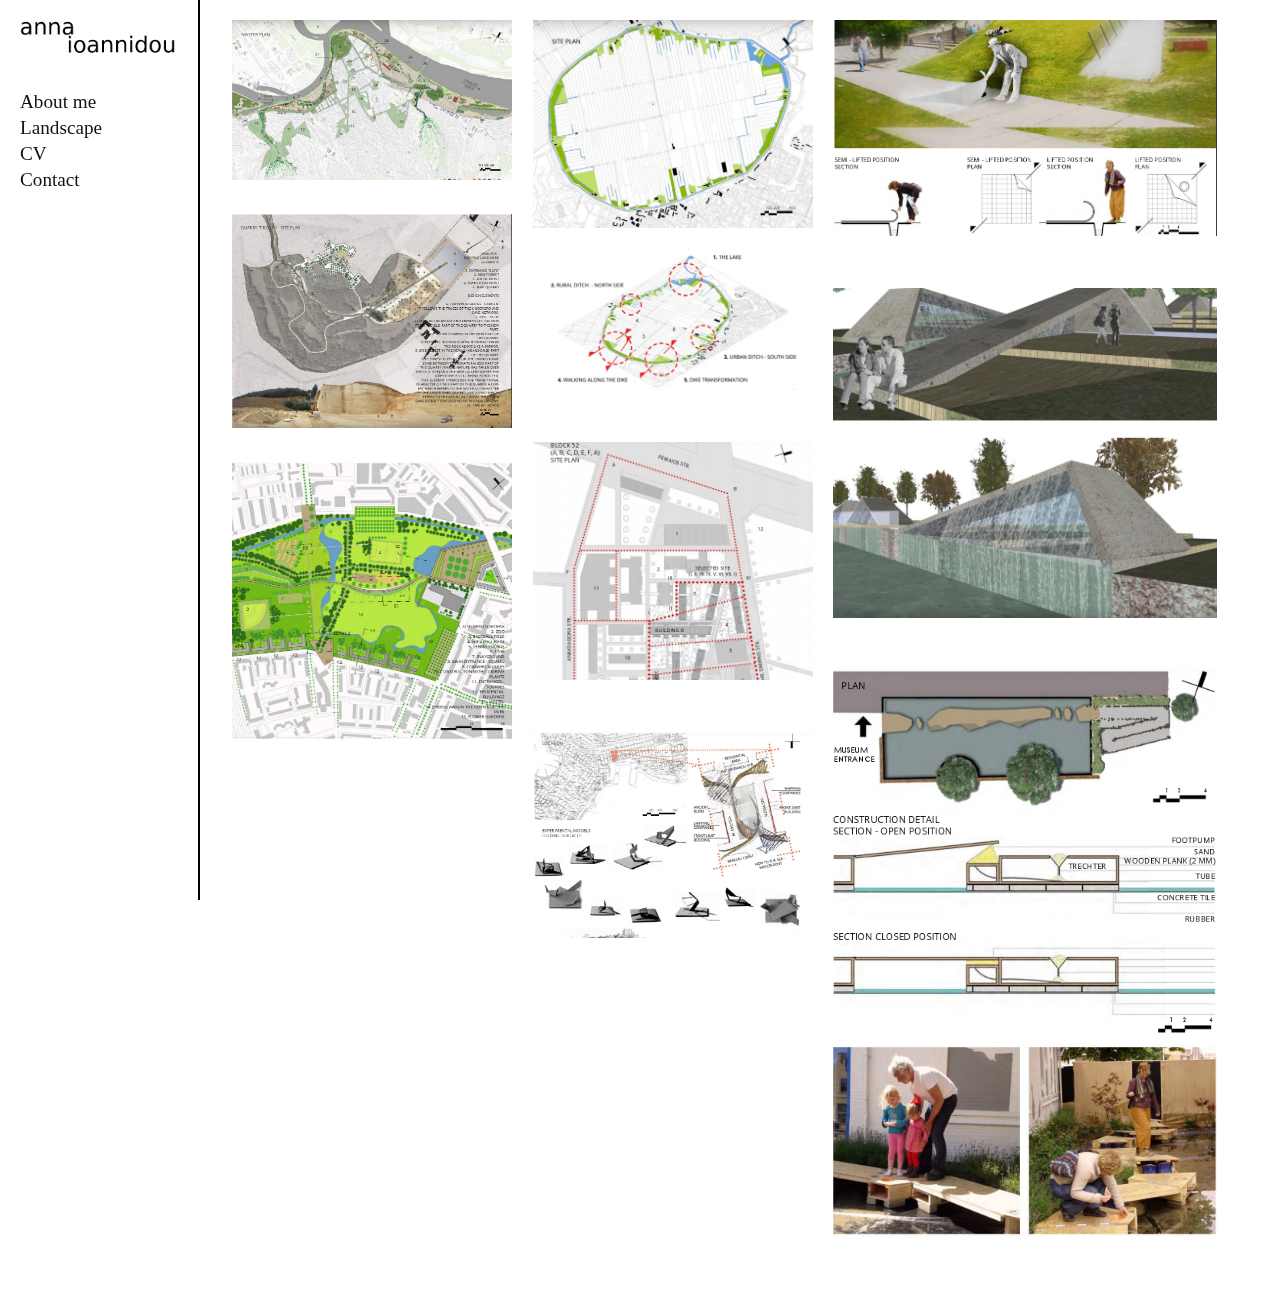
==== index.html @ 6e590f69 "add the first projects" ====
<!DOCTYPE html>
<html>
<head>
	<link rel="stylesheet" type="text/css" href="style.css">
	<meta charset=utf-8>
	<meta name=description content="Anna Ioannidou Landscape Architecture Portfolio">
	<meta name=viewport content="width=device-width, initial-scale=1">
	<title>annaioannidou</title>
	<script src="https://ajax.googleapis.com/ajax/libs/jquery/3.2.1/jquery.min.js"></script>
	<script type="text/javascript" src="javascr.js"></script>
</head>
<body>
	<nav class="sidebar">
		<img src="images/logo.png">
		<a href="#">About me</a>
		<a href="#">Landscape</a>
		<a href="#">CV</a>
		<a href="#">Contact</a>
	</nav>
	<div id="main"> 	<!--The main section-->
		<div class="column">	<!--The first column-->
			<a href="pages/project01.html">		<!-- A project button-->
				<div class="button">
					<img src="images/project01/main.png" alt="">
					<div class="overlay">
						<div class="text">Green Flowscapes</div>
						<div class="bottomright">+</div>
					</div>
				</div>
			</a>
			<a href="pages/project02.html">
				<div class="button">
					<img src="images/project02/main.png" alt="">
					<div class="overlay">
						<div class="text">Carved in the Limestone</div>
						<div class="bottomright">+</div>
					</div>
				</div>
			</a>
			<a href="">
				<div class="button">
					<img src="images/project03/main.png" alt="">
					<div class="overlay">
						<div class="text">Schoterbos Park</div>
						<div class="bottomright">+</div>
					</div>
				</div>
			</a>
		</div>
		<div class="column">
			<div class="button">
				<a href="">
					<div class="button">
						<img src="images/project04/main.png" alt="">
						<div class="overlay">
							<div class="text">Zoetermeerche lake polder</div>
							<div class="bottomright">+</div>
						</div>
					</div>
				</a>
			</div>
			<div class="button">
				<a href="">
					<div class="button">
						<img src="images/project05/main.png" alt="">
						<div class="overlay">
							<div class="text">Tavros Housing Complex</div>
							<div class="bottomright">+</div>
						</div>
					</div>
				</a>	
			</div>
			<div class="button">
				<a href="">
					<div class="button">
						<img src="images/project06/main.png" alt="">
						<div class="overlay">
							<div class="text">Multifuncional cultural center</div>
							<div class="bottomright">+</div>
						</div>
					</div>
				</a>				
			</div>
		</div>

		<div class="column column-large">
			<div class="button">
				<a href="">
					<div class="button">
						<img src="images/project07/main.png" alt="">
						<div class="overlay">
							<div class="text">Motivating sustainble behaviour</div>
							<div class="bottomright">+</div>
						</div>
					</div>
				</a>				
			</div>
			<div class="button">
				<a href="">
					<div class="button">
						<img src="images/project08/main.png" alt="">
						<div class="overlay">
							<div class="text">Environment-Water-Landscape</div>
							<div class="bottomright">+</div>
						</div>
					</div>
				</a>				
			</div>
			<div class="button">
				<a href="">
					<div class="button">
						<img src="images/project09/main.png" alt="">
						<div class="overlay">
							<div class="text">Feed the wind</div>
							<div class="bottomright">+</div>
						</div>
					</div>
				</div>
			</a>				
		</div>
	</div>
</div>
</body>
</html>
---- style.css ----
* {
	box-sizing: border-box;
}

body {
	padding: 0;
	margin: 0;
	border: 0;
}


/*----------The Navigation---------------*/
nav {
	width: 200px;
	height: 100%;
	position: fixed;
	float: left;
	1border: 1px solid black;
	padding: 20px;
	border-right: 2px solid black;
}

nav img {
	width: 100%;
	padding-bottom: 2em;
}

nav a {
	display: block;
	text-decoration: none;
	color: #111;
	font-size: 1.2em;
	font-weight: 80;
	padding-bottom: 4px;
}

nav ul li {
    text-align: center;
}

/*---------The main section -------------*/

#main {
	padding: 20px 22px;
	margin: auto;
	margin-left: 200px;
}

.column {
	width: 29%;
	float: left;
	padding: 0 1%;
}

.column img {
    margin-bottom: 12px;
}

.column-large {
	width: 39%;
}

#main:after {
    content: "";
    display: table;
    clear: both;
}

@media (max-width: 960px) {
    .column {
        width: 50%;
    }
}

/* Responsive layout - makes the two columns stack on top of each other instead of next to each other */
@media (max-width: 740px) {
    .column {
        width: 100%;
    }
}

.button {
	padding-bottom: 18px;
	position: relative;
}
.button img {
	width: 100%;
	object-fit: scale-down;
}


.bottomright {
    position: absolute;
    bottom: 8px;
    right: 16px;
    color: white;
    font-size: 48px;
}

.projectname {
	color: black;
	font-weight: 800;
	font-size: 3em;
	z-index: 10;
	position: absolute;
    top: 50%;
    left: 50%;
    margin-right: -50%;
    transform: translate(-50%, -50%)
}

.overlay {
  position: absolute;
  top: 0;
  bottom: 0;
  left: 0;
  right: 0;
  height: 100%;
  width: 100%;
  opacity: 0;
  transition: .4s ease;
  background-color: #a6a6a6;
}

.button:hover .overlay {
  opacity: 0.9;
}

.text {
  white-space: nowrap; 
  color: white;
  font-size: 16px;
  font-weight: 800;
  position: absolute;
  overflow: hidden;
  top: 50%;
  left: 50%;
  transform: translate(-50%, -50%);
  -ms-transform: translate(-50%, -50%);
}


/*The project page*/

.project_aside {
	width: 30%;
	line-height: 17px;
	display: inline-block;
}

.project_heading {

}

.project_title {
	text-transform: uppercase;
	font-weight: bold;
	font-size: 1.3em;
}
.project_subtitle {
	text-transform: uppercase;
	
	font-weight: bolder;
}
.place {
	color: green;
	font-size: 0.9em;
	text-transform: uppercase;
}
.project_h4 {
	font-size: 0.9em;
	font-weight: bolder;
	margin-top: 8px;
}
.small_text {
	font-size: 0.8em;
}

.summary {
	text-indent: 2em;
	text-align: justify;
	hyphens: auto;
}
.project_main {
	width: 65%;
	margin: 0 0 0 24px;
	display: inline-block;
	vertical-align: top;
}
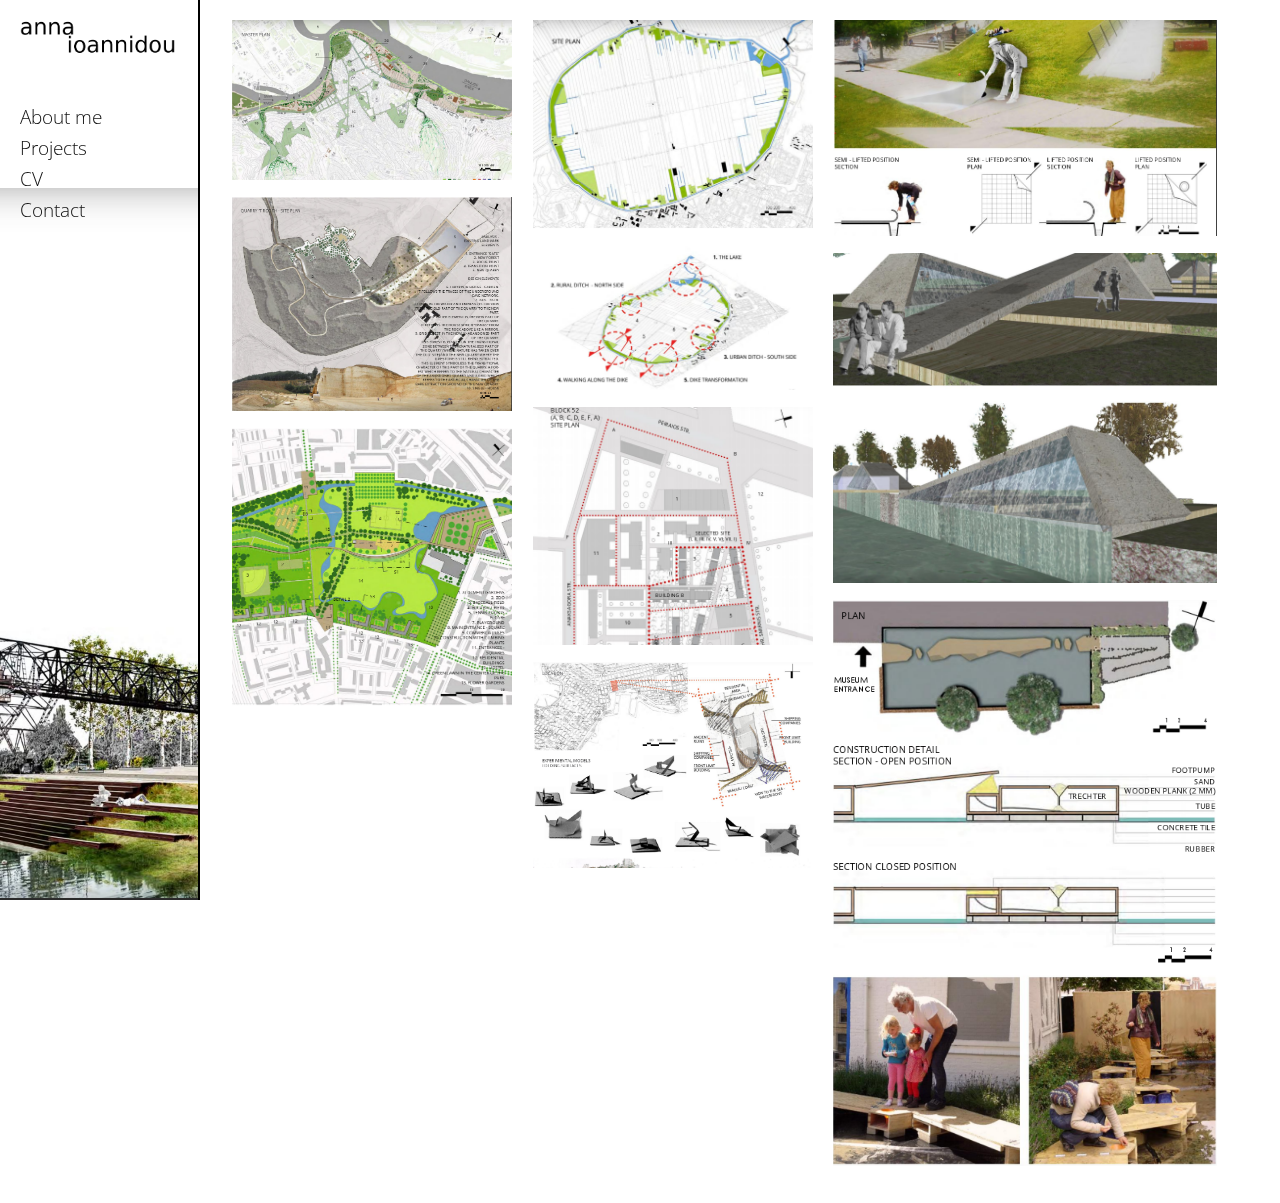
==== commit 1021de90: "links change to relative" ====
--- a/index.html
+++ b/index.html
@@ -1,6 +1,7 @@
 <!DOCTYPE html>
 <html>
 <head>
+	<link href="https://fonts.googleapis.com/css?family=Open+Sans" rel="stylesheet">
 	<link rel="stylesheet" type="text/css" href="style.css">
 	<meta charset=utf-8>
 	<meta name=description content="Anna Ioannidou Landscape Architecture Portfolio">
@@ -11,9 +12,9 @@
 </head>
 <body>
 	<nav class="sidebar">
-		<img src="images/logo.png">
+		<a href="/index.html"><img src="images/logo.png"></a>
 		<a href="#">About me</a>
-		<a href="#">Landscape</a>
+		<a href="#">Projects</a>
 		<a href="#">CV</a>
 		<a href="#">Contact</a>
 	</nav>
--- a/style.css
+++ b/style.css
@@ -1,5 +1,6 @@
 * {
 	box-sizing: border-box;
+	font-family: 'Open Sans', sans-serif;
 }
 
 body {
@@ -18,6 +19,9 @@
 	1border: 1px solid black;
 	padding: 20px;
 	border-right: 2px solid black;
+	background-image: url('images/side_background.png');
+	background-repeat: no-repeat;
+	background-position: right bottom;
 }
 
 nav img {
@@ -38,6 +42,29 @@
     text-align: center;
 }
 
+@media (max-width: 960px) {
+	nav {
+		width: 100%;
+		height: 100px;
+		float: none;
+		position: initial;
+		background: unset;
+		border: 0;
+		border-bottom: 1px solid black;
+
+	}
+	nav img {
+		width: 20%;
+		padding: 0 24px 0 0;
+		margin-right: 90px;
+	}
+	nav a {
+		display: inline-block;
+		padding: 0 6px;
+		vertical-align: top;
+	}
+}
+
 /*---------The main section -------------*/
 
 #main {
@@ -52,10 +79,6 @@
 	padding: 0 1%;
 }
 
-.column img {
-    margin-bottom: 12px;
-}
-
 .column-large {
 	width: 39%;
 }
@@ -70,6 +93,9 @@
     .column {
         width: 50%;
     }
+    #main {
+		margin-left: 0px;
+	}
 }
 
 /* Responsive layout - makes the two columns stack on top of each other instead of next to each other */
@@ -80,15 +106,15 @@
 }
 
 .button {
-	padding-bottom: 18px;
+	margin-bottom: 12px;
 	position: relative;
+	width: 100%;
+
 }
 .button img {
-	width: 100%;
-	object-fit: scale-down;
-}
-
-
+    max-width: 100%;
+	object-fit: fill;	
+}
 .bottomright {
     position: absolute;
     bottom: 8px;
@@ -124,6 +150,7 @@
 
 .button:hover .overlay {
   opacity: 0.9;
+  border-bottom: 4px solid #C00000;
 }
 
 .text {
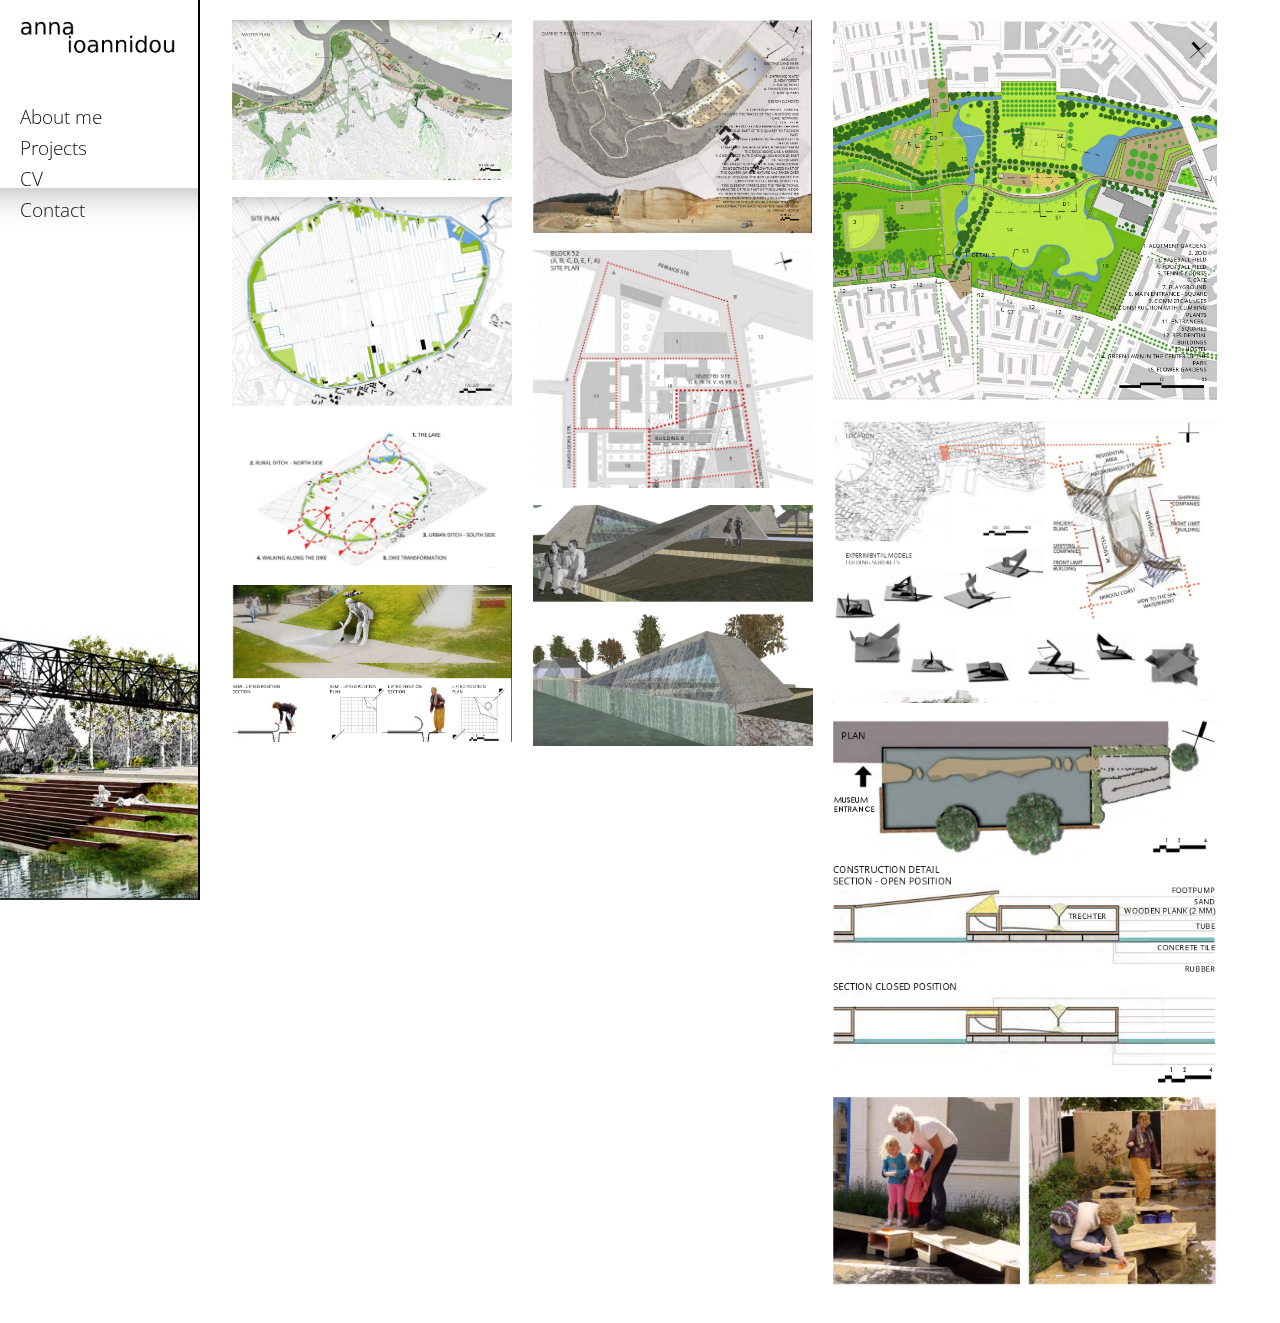
==== commit 6a1e39fc: "add cv styles" ====
--- a/index.html
+++ b/index.html
@@ -12,23 +12,43 @@
 </head>
 <body>
 	<nav class="sidebar">
-		<a href="/index.html"><img src="images/logo.png"></a>
+		<a href="/annaioannidou/index.html"><img src="images/logo.png"></a>
 		<a href="#">About me</a>
 		<a href="#">Projects</a>
-		<a href="#">CV</a>
+		<a href="/annaioannidou/pages/cv.html">CV</a>
 		<a href="#">Contact</a>
 	</nav>
 	<div id="main"> 	<!--The main section-->
 		<div class="column">	<!--The first column-->
 			<a href="pages/project01.html">		<!-- A project button-->
 				<div class="button">
-					<img src="images/project01/main.png" alt="">
+					<img src="images/project01/main.png" alt="Green Flowscapes main image">
 					<div class="overlay">
 						<div class="text">Green Flowscapes</div>
 						<div class="bottomright">+</div>
 					</div>
 				</div>
+			</a>					<!-- End of Project button -->
+			<a href="">
+				<div class="button">
+					<img src="images/project04/main.png" alt="">
+					<div class="overlay">
+						<div class="text">Zoetermeerche lake polder</div>
+						<div class="bottomright">+</div>
+					</div>
+				</div>
 			</a>
+			<a href="">
+				<div class="button">
+					<img src="images/project07/main.png" alt="">
+					<div class="overlay">
+						<div class="text">Motivating sustainble behaviour</div>
+						<div class="bottomright">+</div>
+					</div>
+				</div>
+			</a>
+		</div>  	<!-- End of first column -->
+		<div class="column">	<!-- Second column -->
 			<a href="pages/project02.html">
 				<div class="button">
 					<img src="images/project02/main.png" alt="">
@@ -40,6 +60,26 @@
 			</a>
 			<a href="">
 				<div class="button">
+					<img src="images/project05/main.png" alt="">
+					<div class="overlay">
+						<div class="text">Tavros Housing Complex</div>
+						<div class="bottomright">+</div>
+					</div>
+				</div>
+			</a>
+			<a href="">
+				<div class="button">
+					<img src="images/project08/main.png" alt="">
+					<div class="overlay">
+						<div class="text">Environment-Water-Landscape</div>
+						<div class="bottomright">+</div>
+					</div>
+				</div>
+			</a>			
+		</div> <!-- End of scond Column-->
+		<div class="column column-large">  <!-- Third column-->
+			<a href="">
+				<div class="button">
 					<img src="images/project03/main.png" alt="">
 					<div class="overlay">
 						<div class="text">Schoterbos Park</div>
@@ -47,78 +87,25 @@
 					</div>
 				</div>
 			</a>
-		</div>
-		<div class="column">
-			<div class="button">
-				<a href="">
-					<div class="button">
-						<img src="images/project04/main.png" alt="">
-						<div class="overlay">
-							<div class="text">Zoetermeerche lake polder</div>
-							<div class="bottomright">+</div>
-						</div>
+			<a href="">
+				<div class="button">
+					<img src="images/project06/main.png" alt="">
+					<div class="overlay">
+						<div class="text">Multifuncional cultural center</div>
+						<div class="bottomright">+</div>
 					</div>
-				</a>
-			</div>
-			<div class="button">
-				<a href="">
-					<div class="button">
-						<img src="images/project05/main.png" alt="">
-						<div class="overlay">
-							<div class="text">Tavros Housing Complex</div>
-							<div class="bottomright">+</div>
-						</div>
-					</div>
-				</a>	
-			</div>
-			<div class="button">
-				<a href="">
-					<div class="button">
-						<img src="images/project06/main.png" alt="">
-						<div class="overlay">
-							<div class="text">Multifuncional cultural center</div>
-							<div class="bottomright">+</div>
-						</div>
-					</div>
-				</a>				
-			</div>
-		</div>
-
-		<div class="column column-large">
-			<div class="button">
-				<a href="">
-					<div class="button">
-						<img src="images/project07/main.png" alt="">
-						<div class="overlay">
-							<div class="text">Motivating sustainble behaviour</div>
-							<div class="bottomright">+</div>
-						</div>
-					</div>
-				</a>				
-			</div>
-			<div class="button">
-				<a href="">
-					<div class="button">
-						<img src="images/project08/main.png" alt="">
-						<div class="overlay">
-							<div class="text">Environment-Water-Landscape</div>
-							<div class="bottomright">+</div>
-						</div>
-					</div>
-				</a>				
-			</div>
-			<div class="button">
-				<a href="">
-					<div class="button">
-						<img src="images/project09/main.png" alt="">
-						<div class="overlay">
-							<div class="text">Feed the wind</div>
-							<div class="bottomright">+</div>
-						</div>
+				</div>
+			</a>	
+			<a href="">
+				<div class="button">
+					<img src="images/project09/main.png" alt="">
+					<div class="overlay">
+						<div class="text">Feed the wind</div>
+						<div class="bottomright">+</div>
 					</div>
 				</div>
 			</a>				
-		</div>
+		</div> <!-- End of Third Column-->
 	</div>
 </div>
 </body>
--- a/style.css
+++ b/style.css
@@ -16,7 +16,6 @@
 	height: 100%;
 	position: fixed;
 	float: left;
-	1border: 1px solid black;
 	padding: 20px;
 	border-right: 2px solid black;
 	background-image: url('images/side_background.png');
@@ -34,7 +33,7 @@
 	text-decoration: none;
 	color: #111;
 	font-size: 1.2em;
-	font-weight: 80;
+	font-weight: 100;
 	padding-bottom: 4px;
 }
 
